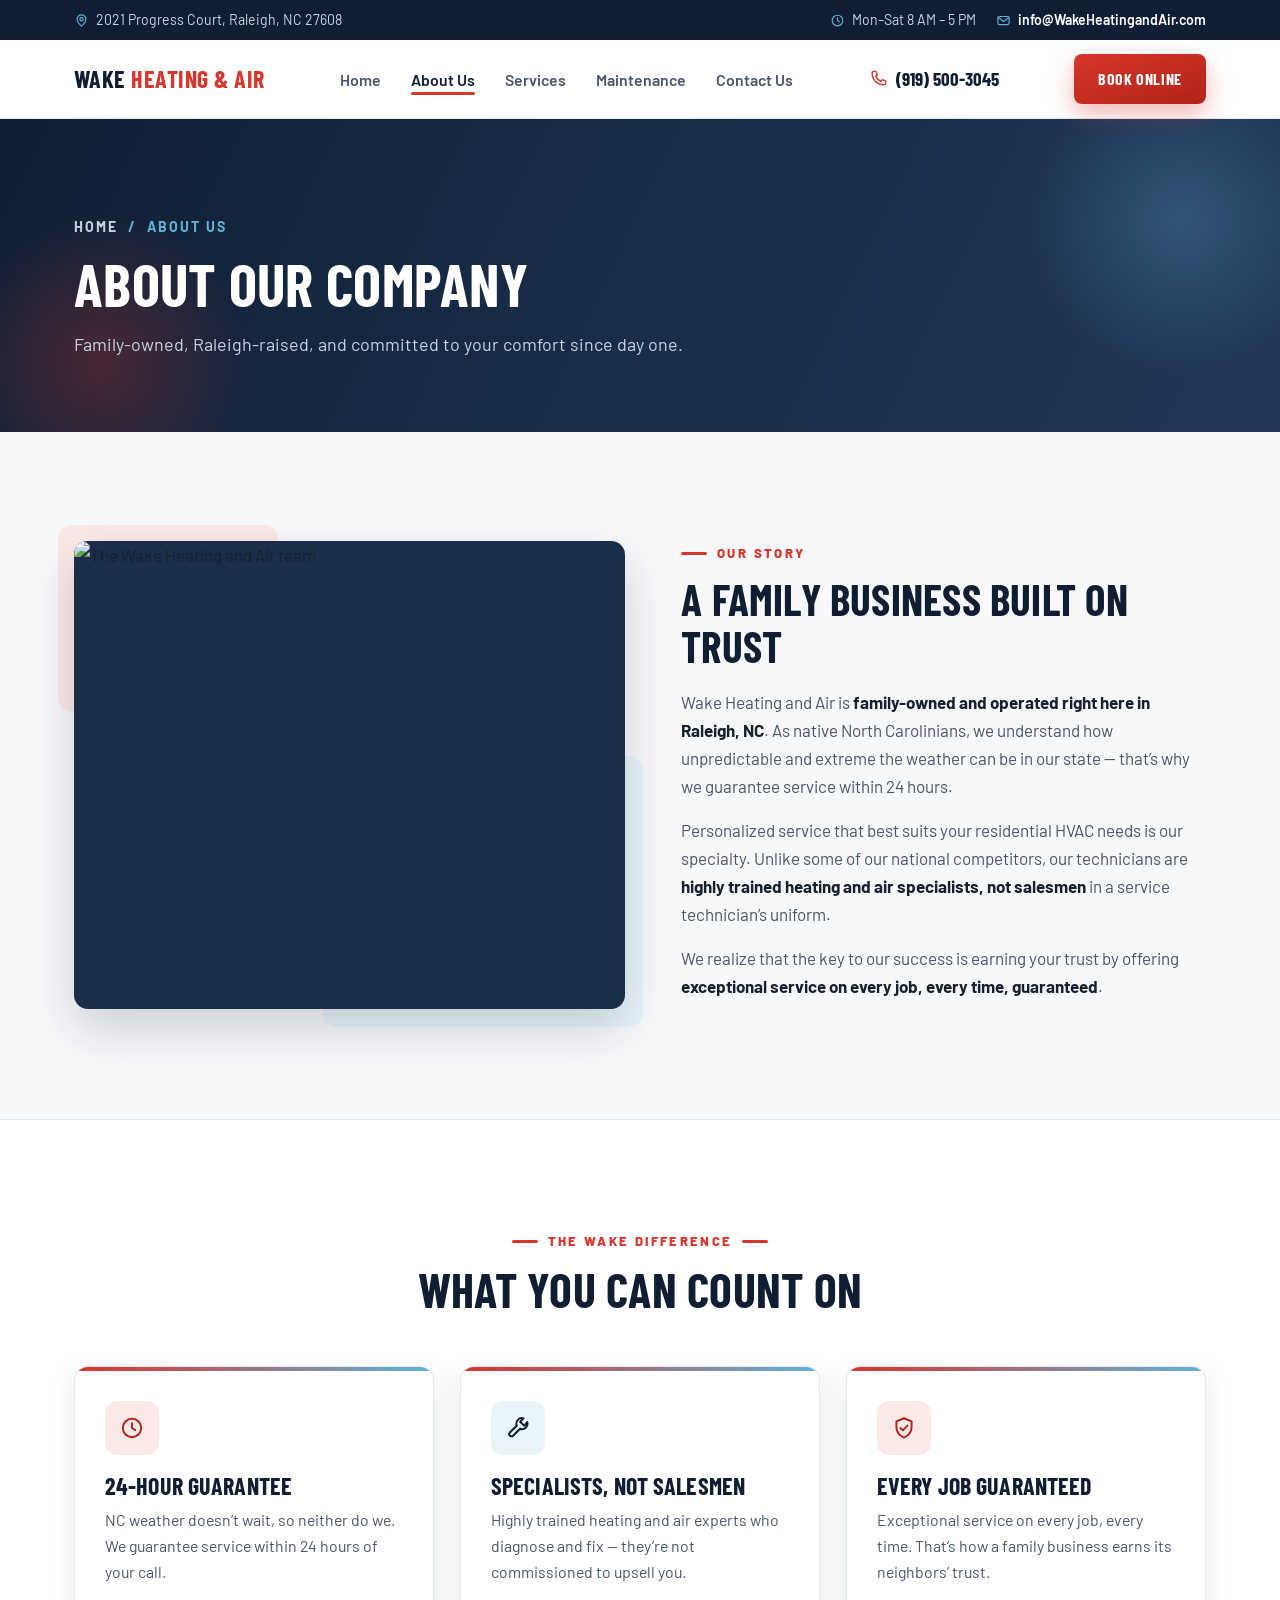
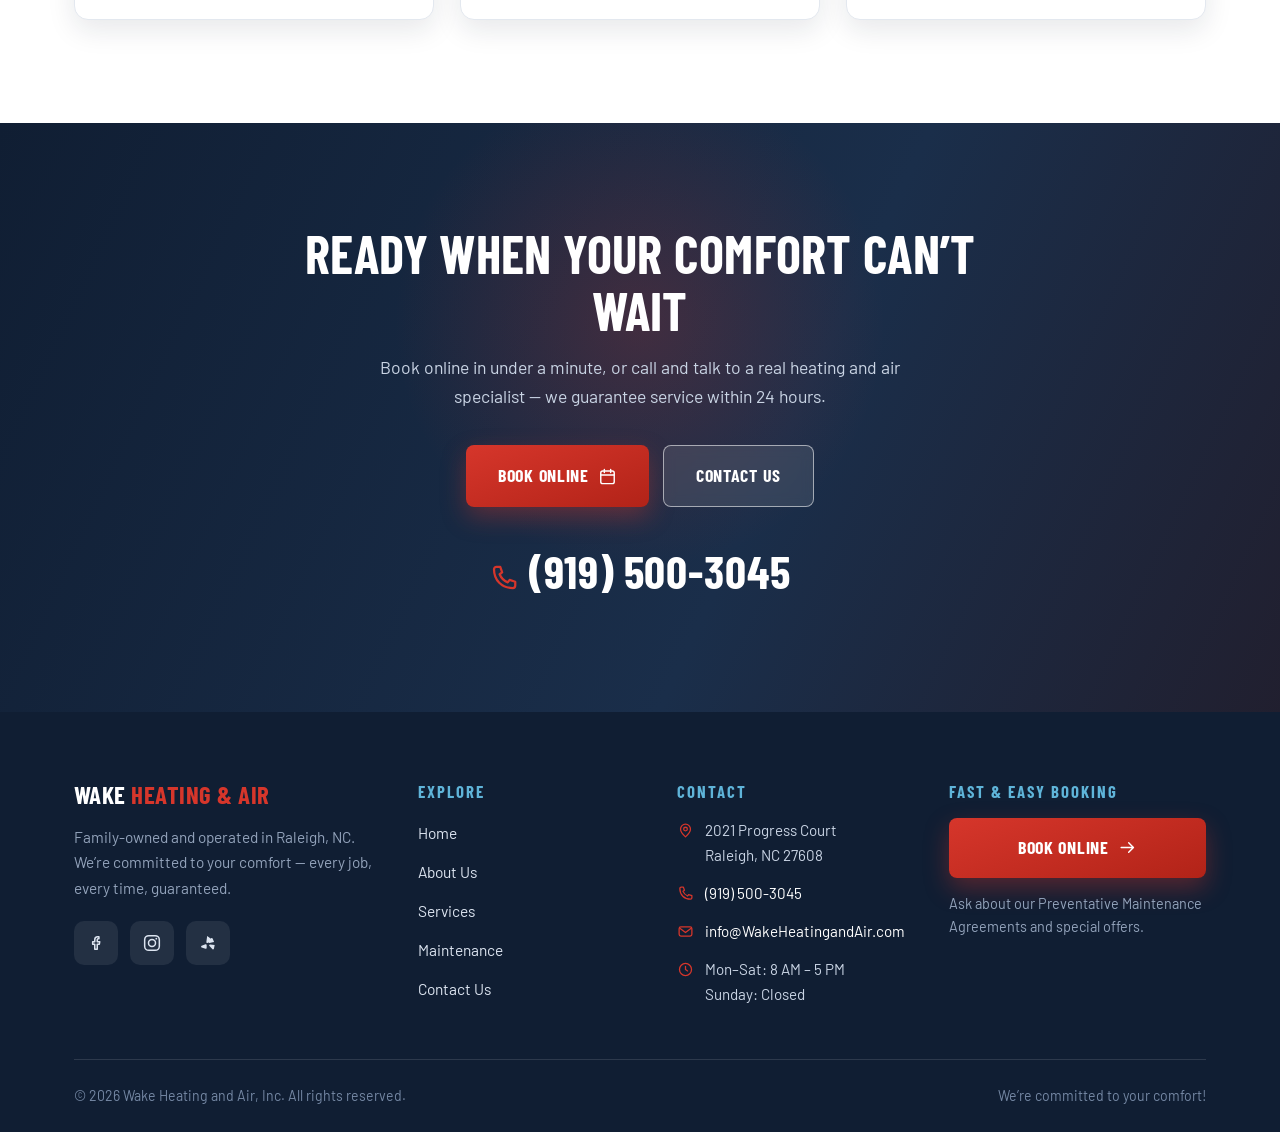
==== about.html @ bdd098dd "Add about.html" ====
<!DOCTYPE html>
<html lang="en">
<head>
<meta charset="UTF-8">
<meta name="viewport" content="width=device-width, initial-scale=1.0">
<title>About Us | Wake Heating and Air, Inc. - Raleigh, NC</title>
<meta name="description" content="Wake Heating and Air is family-owned and operated in Raleigh, NC. Highly trained HVAC specialists — not salesmen — with a 24-hour service guarantee.">
<link rel="icon" href="data:image/svg+xml,%3Csvg xmlns='http://www.w3.org/2000/svg' viewBox='0 0 24 24'%3E%3Cpath fill='%23D6362B' d='M12 3s5.5 4.8 5.5 10a5.5 5.5 0 0 1-11 0c0-2 1-3.8 2.2-5.2C9.2 9.6 10 11 10 11c.3-3.2 1-6 2-8Z'/%3E%3C/svg%3E">
<link rel="preconnect" href="https://fonts.googleapis.com">
<link rel="preconnect" href="https://fonts.gstatic.com" crossorigin>
<link href="https://fonts.googleapis.com/css2?family=Barlow+Condensed:wght@600;700&family=Barlow:ital,wght@0,400;0,600;0,700;1,400&display=swap" rel="stylesheet">
<link rel="stylesheet" href="styles.css">
<noscript><style>.reveal{opacity:1;transform:none}</style></noscript>
</head>
<body>
<svg style="display:none" xmlns="http://www.w3.org/2000/svg" aria-hidden="true">
  <symbol id="i-phone" viewBox="0 0 24 24"><path d="M6 3h3l1.5 4.5L8.5 9a12 12 0 0 0 6.5 6.5l1.5-2L21 15v3a2 2 0 0 1-2 2C10.2 20 4 13.8 4 5a2 2 0 0 1 2-2Z"/></symbol>
  <symbol id="i-mail" viewBox="0 0 24 24"><rect x="3" y="5.5" width="18" height="13" rx="2.5"/><path d="m4 7.5 8 6 8-6"/></symbol>
  <symbol id="i-pin" viewBox="0 0 24 24"><path d="M12 21s7-6.1 7-11a7 7 0 1 0-14 0c0 4.9 7 11 7 11Z"/><circle cx="12" cy="10" r="2.6"/></symbol>
  <symbol id="i-clock" viewBox="0 0 24 24"><circle cx="12" cy="12" r="8.5"/><path d="M12 7.5V12l3 2"/></symbol>
  <symbol id="i-menu" viewBox="0 0 24 24"><path d="M4 7h16M4 12h16M4 17h16"/></symbol>
  <symbol id="i-close" viewBox="0 0 24 24"><path d="M6 6l12 12M18 6 6 18"/></symbol>
  <symbol id="i-arrow" viewBox="0 0 24 24"><path d="M4 12h15M13.5 6l6 6-6 6"/></symbol>
  <symbol id="i-check" viewBox="0 0 24 24"><path d="M4.5 12.5 10 18 19.5 7"/></symbol>
  <symbol id="i-flame" viewBox="0 0 24 24"><path d="M12 3s5.5 4.8 5.5 10a5.5 5.5 0 0 1-11 0c0-2 1-3.8 2.2-5.2C9.2 9.6 10 11 10 11c.3-3.2 1-6 2-8Z"/><path d="M12 20a3 3 0 0 0 3-3c0-1.8-1.6-3.4-3-4.6-1.4 1.2-3 2.8-3 4.6a3 3 0 0 0 3 3Z"/></symbol>
  <symbol id="i-snow" viewBox="0 0 24 24"><path d="M12 3v18M4.2 7.5l15.6 9M4.2 16.5l15.6-9M12 3l-2.2 2.2M12 3l2.2 2.2M12 21l-2.2-2.2M12 21l2.2-2.2M4.2 7.5 5 10.4M4.2 7.5l3-.8M19.8 16.5 19 13.6M19.8 16.5l-3 .8M4.2 16.5 5 13.6M4.2 16.5l3 .8M19.8 7.5 19 10.4M19.8 7.5l-3-.8"/></symbol>
  <symbol id="i-fan" viewBox="0 0 24 24"><circle cx="12" cy="12" r="2.2"/><path d="M12 9.8c-.5-3 .8-5.6 3.4-6.3 2-.5 3.4 1 2.8 2.9-.6 2.1-3.2 3.4-6.2 3.4ZM14.2 12c3-.5 5.6.8 6.3 3.4.5 2-1 3.4-2.9 2.8-2.1-.6-3.4-3.2-3.4-6.2ZM12 14.2c.5 3-.8 5.6-3.4 6.3-2 .5-3.4-1-2.8-2.9.6-2.1 3.2-3.4 6.2-3.4ZM9.8 12c-3 .5-5.6-.8-6.3-3.4-.5-2 1-3.4 2.9-2.8C8.5 6.4 9.8 9 9.8 12Z"/></symbol>
  <symbol id="i-wrench" viewBox="0 0 24 24"><path d="M20.5 6.5a5 5 0 0 1-6.6 6.2L7.5 19.1a2.1 2.1 0 0 1-3-3l6.4-6.4a5 5 0 0 1 6.2-6.6L14 6.2l3.8 3.8 2.7-3.5Z"/></symbol>
  <symbol id="i-shield" viewBox="0 0 24 24"><path d="M12 3 5 5.8v5.4c0 4.4 2.9 7.6 7 9.8 4.1-2.2 7-5.4 7-9.8V5.8L12 3Z"/><path d="m8.8 12 2.2 2.2 4.2-4.4"/></symbol>
  <symbol id="i-home" viewBox="0 0 24 24"><path d="m4 11 8-7 8 7"/><path d="M6 9.5V20h12V9.5"/><path d="M10 20v-6h4v6"/></symbol>
  <symbol id="i-gauge" viewBox="0 0 24 24"><path d="M5 19a9 9 0 1 1 14 0"/><path d="M12 14 16 8"/><circle cx="12" cy="15" r="1.6"/></symbol>
  <symbol id="i-wifi" viewBox="0 0 24 24"><path d="M3 9.5C8 4.8 16 4.8 21 9.5M6 13c3.5-3.2 8.5-3.2 12 0M9 16.3c1.8-1.6 4.2-1.6 6 0"/><circle cx="12" cy="19" r="1.3" fill="currentColor" stroke="none"/></symbol>
  <symbol id="i-drop" viewBox="0 0 24 24"><path d="M12 3s6.5 7 6.5 11.5a6.5 6.5 0 0 1-13 0C5.5 10 12 3 12 3Z"/><path d="M9 14.5a3 3 0 0 0 2 2.8"/></symbol>
  <symbol id="i-bolt" viewBox="0 0 24 24"><path d="M13 3 5 13.5h5L10.5 21 19 10.5h-5L13 3Z"/></symbol>
  <symbol id="i-cal" viewBox="0 0 24 24"><rect x="3.5" y="5" width="17" height="16" rx="2.5"/><path d="M3.5 10h17M8 3v4M16 3v4"/></symbol>
  <symbol id="i-star" viewBox="0 0 24 24"><path d="M12 2.5l2.9 6 6.6.9-4.8 4.6 1.2 6.5L12 17.4l-5.9 3.1 1.2-6.5L2.5 9.4l6.6-.9 2.9-6Z"/></symbol>
  <symbol id="i-doc" viewBox="0 0 24 24"><path d="M7 3h7l4 4v14H7V3Z"/><path d="M14 3v4h4M10 12h5M10 16h5"/></symbol>
  <symbol id="i-facebook" viewBox="0 0 24 24"><path d="M15.5 4.5H14a3.5 3.5 0 0 0-3.5 3.5v2.5H8v3h2.5v6h3v-6H16l.5-3h-3V8a1 1 0 0 1 1-1h1v-2.5Z"/></symbol>
  <symbol id="i-instagram" viewBox="0 0 24 24"><rect x="3.2" y="3.2" width="17.6" height="17.6" rx="5"/><circle cx="12" cy="12" r="4.2"/><circle cx="17.2" cy="6.8" r="1.1" fill="currentColor" stroke="none"/></symbol>
  <symbol id="i-yelp" viewBox="0 0 24 24"><path d="M11 3.5 10 11c-.1.8.7 1.4 1.4 1L18 8.6 11 3.5ZM9 13.5l-4.6 1.9c-.9.4-.9 1.7 0 2l4.6 1.6c.7.2 1.4-.3 1.4-1v-3.2c0-.9-.7-1.5-1.4-1.3ZM13.5 15.2l3.6 4.1c.6.7 1.8.4 2-.5l.9-4.4-5.4-.6c-.9-.1-1.5.8-1.1 1.4ZM13.8 12.1l5.5-1.2-1.6-4.1c-.4-.9-1.6-1-2.1-.2l-2.6 4c-.4.7.1 1.6.8 1.5Z"/></symbol>
</svg>

<!-- ============ TOPBAR + HEADER ============ -->
<div class="topbar">
  <div class="wrap">
    <span class="topbar-item"><svg class="icon" aria-hidden="true"><use href="#i-pin"/></svg>2021 Progress Court, Raleigh, NC 27608</span>
    <div class="topbar-right">
      <span class="topbar-item"><svg class="icon" aria-hidden="true"><use href="#i-clock"/></svg>Mon&ndash;Sat 8 AM &ndash; 5 PM</span>
      <a class="topbar-item" href="mailto:info@wakeheatingandair.com"><svg class="icon" aria-hidden="true"><use href="#i-mail"/></svg>info@WakeHeatingandAir.com</a>
    </div>
  </div>
</div>
<header class="site" id="site-header">
  <div class="wrap nav">
    <a class="brand" href="index.html" aria-label="Wake Heating and Air — home">
      <img class="brand-logo" src="https://lirp.cdn-website.com/e6c4f5fa/import/base/dms3rep/multi/opt/WAKE_NO_NUMBER_PRINT-01-163w.png" alt="Wake Heating and Air, Inc." onerror="this.style.display='none';this.nextElementSibling.style.display='inline'">
      <span class="brand-name" style="display:none">Wake <em>Heating &amp; Air</em></span>
    </a>
    <nav aria-label="Main">
      <ul class="nav-links">
        <li><a href="index.html">Home</a></li>
        <li><a href="about.html" class="active">About Us</a></li>
        <li><a href="services.html">Services</a></li>
        <li><a href="maintenance.html">Maintenance</a></li>
        <li><a href="contact.html">Contact Us</a></li>
      </ul>
    </nav>
    <a class="nav-phone" href="tel:+19195003045"><svg class="icon" aria-hidden="true"><use href="#i-phone"/></svg><span>(919) 500-3045</span></a>
    <a class="btn btn-red nav-cta" href="https://book.housecallpro.com/book/Wake-Heating-and-Air/8db1d102d8624caaa78bf9d1e81c1659?v2=true" target="_blank" rel="noopener">Book Online</a>
    <button class="nav-toggle" id="nav-toggle" aria-expanded="false" aria-controls="mobile-menu" aria-label="Open menu">
      <svg class="icon" id="icon-open" aria-hidden="true"><use href="#i-menu"/></svg>
      <svg class="icon" id="icon-close" style="display:none" aria-hidden="true"><use href="#i-close"/></svg>
    </button>
  </div>
</header>
<div class="mobile-menu" id="mobile-menu">
  <a href="index.html">Home</a>
  <a href="about.html">About Us</a>
  <a href="services.html">Services</a>
  <a href="maintenance.html">Maintenance</a>
  <a href="contact.html">Contact Us</a>
  <a class="btn btn-red" href="https://book.housecallpro.com/book/Wake-Heating-and-Air/8db1d102d8624caaa78bf9d1e81c1659?v2=true" target="_blank" rel="noopener">Book Online</a>
</div>

<main>
<section class="page-hero">
  <div class="wrap">
    <p class="crumb"><a href="index.html">Home</a> &nbsp;/&nbsp; About Us</p>
    <h1>About Our Company</h1>
    <p class="lead">Family-owned, Raleigh-raised, and committed to your comfort since day one.</p>
  </div>
</section>

<section>
  <div class="wrap feature-grid">
    <div class="feature-media reveal">
      <div class="accent" aria-hidden="true"></div>
      <div class="accent-2" aria-hidden="true"></div>
      <div class="frame">
        <img src="https://irp-cdn.multiscreensite.com/e6c4f5fa/og5RpWH6TN6KeVT3TOiZ_thumbnail_SLR%20High%20Res%20color.jpg" alt="The Wake Heating and Air team" loading="lazy">
      </div>
    </div>
    <div class="feature-copy reveal" style="--d:.12s">
      <span class="eyebrow">Our story</span>
      <h2>A family business built on trust</h2>
      <p>Wake Heating and Air is <strong>family-owned and operated right here in Raleigh, NC</strong>. As native North Carolinians, we understand how unpredictable and extreme the weather can be in our state &mdash; that&rsquo;s why we guarantee service within 24 hours.</p>
      <p>Personalized service that best suits your residential HVAC needs is our specialty. Unlike some of our national competitors, our technicians are <strong>highly trained heating and air specialists, not salesmen</strong> in a service technician&rsquo;s uniform.</p>
      <p>We realize that the key to our success is earning your trust by offering <strong>exceptional service on every job, every time, guaranteed</strong>.</p>
    </div>
  </div>
</section>

<section style="background:#fff;border-top:1px solid var(--line)">
  <div class="wrap">
    <div class="sec-head reveal">
      <span class="eyebrow">The Wake difference</span>
      <h2>What you can count on</h2>
    </div>
    <div class="grid-3">
      <div class="card reveal">
        <div class="badge badge--hot"><svg class="icon" aria-hidden="true"><use href="#i-clock"/></svg></div>
        <h3>24-Hour Guarantee</h3>
        <p>NC weather doesn&rsquo;t wait, so neither do we. We guarantee service within 24 hours of your call.</p>
      </div>
      <div class="card reveal" style="--d:.08s">
        <div class="badge"><svg class="icon" aria-hidden="true"><use href="#i-wrench"/></svg></div>
        <h3>Specialists, Not Salesmen</h3>
        <p>Highly trained heating and air experts who diagnose and fix &mdash; they&rsquo;re not commissioned to upsell you.</p>
      </div>
      <div class="card reveal" style="--d:.16s">
        <div class="badge badge--hot"><svg class="icon" aria-hidden="true"><use href="#i-shield"/></svg></div>
        <h3>Every Job Guaranteed</h3>
        <p>Exceptional service on every job, every time. That&rsquo;s how a family business earns its neighbors&rsquo; trust.</p>
      </div>
    </div>
  </div>
</section>

<!-- ============ CTA ============ -->
<section class="cta-band">
  <div class="wrap reveal">
    <h2>Ready when your comfort can&rsquo;t wait</h2>
    <p>Book online in under a minute, or call and talk to a real heating and air specialist &mdash; we guarantee service within 24 hours.</p>
    <div class="hero-actions">
      <a class="btn btn-red" href="https://book.housecallpro.com/book/Wake-Heating-and-Air/8db1d102d8624caaa78bf9d1e81c1659?v2=true" target="_blank" rel="noopener">Book Online <svg class="icon" aria-hidden="true"><use href="#i-cal"/></svg></a>
      <a class="btn btn-ghost" href="contact.html">Contact Us</a>
    </div>
    <a class="cta-phone" href="tel:+19195003045"><svg class="icon" aria-hidden="true"><use href="#i-phone"/></svg>(919) 500-3045</a>
  </div>
</section>
</main>

<!-- ============ FOOTER ============ -->
<footer>
  <div class="wrap">
    <div class="foot-grid">
      <div class="foot-brand">
        <span class="brand-name">Wake <em>Heating &amp; Air</em></span>
        <p>Family-owned and operated in Raleigh, NC. We&rsquo;re committed to your comfort &mdash; every job, every time, guaranteed.</p>
        <div class="socials">
          <a class="soc" href="https://www.facebook.com/wakeheatingandair/" target="_blank" rel="noopener" aria-label="Facebook"><svg class="icon" aria-hidden="true"><use href="#i-facebook"/></svg></a>
          <a class="soc" href="https://instagram.com/wakeheatingandair" target="_blank" rel="noopener" aria-label="Instagram"><svg class="icon" aria-hidden="true"><use href="#i-instagram"/></svg></a>
          <a class="soc" href="https://yelp.com/biz/wake-heating-and-air-raleigh-2" target="_blank" rel="noopener" aria-label="Yelp"><svg class="icon filled" aria-hidden="true"><use href="#i-yelp"/></svg></a>
        </div>
      </div>
      <div>
        <h4>Explore</h4>
        <ul class="foot-links">
          <li><a href="index.html">Home</a></li>
          <li><a href="about.html">About Us</a></li>
          <li><a href="services.html">Services</a></li>
          <li><a href="maintenance.html">Maintenance</a></li>
          <li><a href="contact.html">Contact Us</a></li>
        </ul>
      </div>
      <div>
        <h4>Contact</h4>
        <ul class="foot-info">
          <li><svg class="icon" aria-hidden="true"><use href="#i-pin"/></svg><span>2021 Progress Court<br>Raleigh, NC 27608</span></li>
          <li><svg class="icon" aria-hidden="true"><use href="#i-phone"/></svg><a href="tel:+19195003045">(919) 500-3045</a></li>
          <li><svg class="icon" aria-hidden="true"><use href="#i-mail"/></svg><a href="mailto:info@wakeheatingandair.com">info@WakeHeatingandAir.com</a></li>
          <li><svg class="icon" aria-hidden="true"><use href="#i-clock"/></svg><span>Mon&ndash;Sat: 8 AM &ndash; 5 PM<br>Sunday: Closed</span></li>
        </ul>
      </div>
      <div class="foot-book">
        <h4>Fast &amp; Easy Booking</h4>
        <a class="btn btn-red" href="https://book.housecallpro.com/book/Wake-Heating-and-Air/8db1d102d8624caaa78bf9d1e81c1659?v2=true" target="_blank" rel="noopener">Book Online <svg class="icon" aria-hidden="true"><use href="#i-arrow"/></svg></a>
        <p>Ask about our Preventative Maintenance Agreements and special offers.</p>
      </div>
    </div>
    <div class="foot-bottom">
      <span>&copy; 2026 Wake Heating and Air, Inc. All rights reserved.</span>
      <span>We&rsquo;re committed to your comfort!</span>
    </div>
  </div>
</footer>

<script>
(function(){
  var h=document.getElementById('site-header');
  addEventListener('scroll',function(){h.classList.toggle('scrolled',scrollY>8)},{passive:true});
  var t=document.getElementById('nav-toggle'),m=document.getElementById('mobile-menu'),
      io=document.getElementById('icon-open'),ic=document.getElementById('icon-close');
  t.addEventListener('click',function(){
    var open=m.classList.toggle('open');
    t.setAttribute('aria-expanded',open);
    io.style.display=open?'none':'block';ic.style.display=open?'block':'none';
  });
  m.querySelectorAll('a').forEach(function(a){a.addEventListener('click',function(){
    m.classList.remove('open');t.setAttribute('aria-expanded','false');
    io.style.display='block';ic.style.display='none';
  })});
  if('IntersectionObserver' in window){
    var ob=new IntersectionObserver(function(es){es.forEach(function(e){
      if(e.isIntersecting){e.target.classList.add('in');ob.unobserve(e.target)}
    })},{threshold:.12});
    document.querySelectorAll('.reveal').forEach(function(el){ob.observe(el)});
  }else{document.querySelectorAll('.reveal').forEach(function(el){el.classList.add('in')})}
})();
</script>
</body>
</html>
---- styles.css ----
/* ============================================================
   WAKE HEATING AND AIR — site redesign
   Bold, energetic, trade-pro. Red heat, navy trust, ice cool.
   ============================================================ */
:root{
  --navy:#101E33;
  --navy-2:#1A2E4A;
  --navy-soft:#22375A;
  --red:#D6362B;
  --red-deep:#B22318;
  --ice:#5FB4D9;
  --ice-soft:#E8F4FA;
  --bg:#F7F8FA;
  --card:#FFFFFF;
  --ink:#16202E;
  --ink-2:#4A5568;
  --muted:#7A8699;
  --line:#E3E8EF;
  --shadow:0 10px 28px rgba(16,30,51,.10);
  --shadow-lg:0 20px 48px rgba(16,30,51,.18);
  --radius:14px;
  --font-head:"Barlow Condensed","Arial Narrow",sans-serif;
  --font-body:"Barlow",-apple-system,"Segoe UI",sans-serif;
}
*{margin:0;padding:0;box-sizing:border-box}
html{scroll-behavior:smooth}
body{
  font-family:var(--font-body);background:var(--bg);color:var(--ink);
  line-height:1.65;font-size:17px;-webkit-font-smoothing:antialiased;overflow-x:hidden;
}
img{max-width:100%;display:block}
a{color:var(--red-deep);text-decoration:none}
a:focus-visible,button:focus-visible{outline:3px solid var(--red);outline-offset:3px;border-radius:4px}
h1,h2,h3,h4{font-family:var(--font-head);font-weight:700;line-height:1.08;color:var(--navy);letter-spacing:.005em}
.wrap{max-width:1180px;margin:0 auto;padding:0 24px}
section{padding:clamp(64px,8vw,104px) 0;position:relative}

/* ---------- icons ---------- */
.icon{width:22px;height:22px;stroke:currentColor;fill:none;stroke-width:1.8;stroke-linecap:round;stroke-linejoin:round;flex-shrink:0}
.icon.filled{fill:currentColor;stroke:none}

/* ---------- buttons ---------- */
.btn{
  display:inline-flex;align-items:center;justify-content:center;gap:9px;
  font-family:var(--font-head);font-weight:700;font-size:1.12rem;letter-spacing:.04em;
  text-transform:uppercase;padding:15px 32px;border-radius:8px;border:none;cursor:pointer;
  transition:transform .22s ease,box-shadow .22s ease,background .22s ease;text-decoration:none;
}
.btn .icon{width:19px;height:19px}
.btn-red{background:linear-gradient(160deg,var(--red) 0%,var(--red-deep) 100%);color:#fff;box-shadow:0 10px 24px rgba(214,54,43,.35)}
.btn-red:hover{transform:translateY(-2px);box-shadow:0 16px 32px rgba(214,54,43,.45)}
.btn-navy{background:var(--navy);color:#fff;box-shadow:0 10px 24px rgba(16,30,51,.28)}
.btn-navy:hover{transform:translateY(-2px);background:var(--navy-2)}
.btn-ghost{background:rgba(255,255,255,.1);color:#fff;border:1.5px solid rgba(255,255,255,.55);backdrop-filter:blur(6px)}
.btn-ghost:hover{transform:translateY(-2px);background:rgba(255,255,255,.2)}
.btn-line{background:#fff;color:var(--navy);border:2px solid var(--navy)}
.btn-line:hover{transform:translateY(-2px);background:var(--navy);color:#fff}
.link-arrow{font-weight:700;color:var(--red-deep);display:inline-flex;align-items:center;gap:7px}
.link-arrow .icon{width:16px;height:16px;transition:transform .25s ease}
.link-arrow:hover .icon{transform:translateX(4px)}

/* ---------- topbar + header ---------- */
.topbar{background:var(--navy);color:#C9D4E4;font-size:.88rem}
.topbar .wrap{display:flex;align-items:center;justify-content:space-between;gap:18px;min-height:40px;flex-wrap:wrap}
.topbar a{color:#fff;font-weight:600}
.topbar-item{display:inline-flex;align-items:center;gap:7px}
.topbar-item .icon{width:15px;height:15px;color:var(--ice)}
.topbar-right{display:flex;gap:20px;align-items:center}
header.site{
  position:sticky;top:0;z-index:100;background:rgba(255,255,255,.96);
  backdrop-filter:blur(10px);-webkit-backdrop-filter:blur(10px);
  border-bottom:1px solid var(--line);transition:box-shadow .3s ease;
}
header.site.scrolled{box-shadow:0 6px 24px rgba(16,30,51,.10)}
.nav{display:flex;align-items:center;justify-content:space-between;height:78px;gap:20px}
.brand{display:flex;align-items:center;gap:12px;text-decoration:none}
.brand-logo{height:48px;width:auto;display:block}
.brand-name{font-family:var(--font-head);font-weight:700;font-size:1.5rem;color:var(--navy);line-height:1;text-transform:uppercase;letter-spacing:.02em}
.brand-name em{font-style:normal;color:var(--red)}
.nav-links{display:flex;align-items:center;gap:30px;list-style:none}
.nav-links a{color:var(--ink-2);font-weight:600;font-size:.99rem;transition:color .2s;position:relative;padding:6px 0}
.nav-links a::after{content:"";position:absolute;left:0;right:100%;bottom:0;height:3px;border-radius:3px;background:var(--red);transition:right .25s ease}
.nav-links a:hover{color:var(--navy)}
.nav-links a:hover::after,.nav-links a.active::after{right:0}
.nav-links a.active{color:var(--navy)}
.nav-cta{padding:12px 24px;font-size:1rem}
.nav-phone{display:inline-flex;align-items:center;gap:8px;font-family:var(--font-head);font-weight:700;font-size:1.18rem;color:var(--navy);white-space:nowrap}
.nav-phone .icon{width:19px;height:19px;color:var(--red)}
.nav-toggle{display:none;background:none;border:none;cursor:pointer;color:var(--navy);padding:8px}
.nav-toggle .icon{width:27px;height:27px}
.mobile-menu{
  display:none;position:fixed;top:0;left:0;right:0;z-index:99;
  background:rgba(255,255,255,.99);border-bottom:1px solid var(--line);
  padding:140px 24px 28px;box-shadow:0 24px 44px rgba(16,30,51,.14);
}
.mobile-menu.open{display:block}
.mobile-menu a{display:block;padding:14px 6px;font-weight:700;color:var(--navy);border-bottom:1px solid var(--line);font-size:1.08rem}
.mobile-menu a.btn{border-bottom:none;margin-top:14px;width:100%;color:#fff}

/* ---------- shared section head ---------- */
.eyebrow{
  display:inline-flex;align-items:center;gap:10px;font-weight:800;font-size:.82rem;
  letter-spacing:.18em;text-transform:uppercase;color:var(--red);margin-bottom:12px;
}
.eyebrow::before{content:"";width:26px;height:3px;border-radius:3px;background:var(--red)}
.sec-head{max-width:680px;margin:0 auto 50px;text-align:center}
.sec-head .eyebrow{justify-content:center}
.sec-head .eyebrow::after{content:"";width:26px;height:3px;border-radius:3px;background:var(--red)}
.sec-head h2{font-size:clamp(2.1rem,4vw,3rem);margin-bottom:12px;text-transform:uppercase}
.sec-head p{color:var(--ink-2);font-size:1.06rem}

/* ---------- page hero (inner pages) ---------- */
.page-hero{
  position:relative;padding:96px 0 72px;color:#fff;overflow:hidden;
  background:linear-gradient(115deg,var(--navy) 0%,var(--navy-2) 55%,var(--navy-soft) 100%);
}
.page-hero::before{
  content:"";position:absolute;top:-70px;right:-70px;width:340px;height:340px;border-radius:50%;
  background:radial-gradient(circle,rgba(95,180,217,.25),transparent 65%);
}
.page-hero::after{
  content:"";position:absolute;bottom:-90px;left:-60px;width:320px;height:320px;border-radius:50%;
  background:radial-gradient(circle,rgba(214,54,43,.28),transparent 65%);
}
.page-hero .wrap{position:relative;z-index:2}
.page-hero .crumb{font-size:.88rem;font-weight:700;letter-spacing:.14em;text-transform:uppercase;color:var(--ice);margin-bottom:14px}
.page-hero .crumb a{color:#C9D4E4}
.page-hero h1{color:#fff;font-size:clamp(2.5rem,5vw,3.7rem);text-transform:uppercase;max-width:760px}
.page-hero p.lead{color:#C9D4E4;max-width:620px;margin-top:14px;font-size:1.12rem}

/* ---------- home hero ---------- */
.hero{
  position:relative;min-height:92vh;display:flex;align-items:center;
  overflow:hidden;background:var(--navy);padding:0;
}
.hero-bg{position:absolute;inset:0;width:100%;height:100%;object-fit:cover;object-position:center 38%}
.hero-veil{
  position:absolute;inset:0;pointer-events:none;
  background:
    linear-gradient(100deg,rgba(13,23,40,.92) 0%,rgba(13,23,40,.78) 34%,rgba(13,23,40,.35) 66%,rgba(13,23,40,.15) 100%),
    linear-gradient(to top,rgba(13,23,40,.85) 0%,rgba(13,23,40,.15) 40%,rgba(13,23,40,0) 70%);
}
.hero-inner{position:relative;z-index:2;width:100%;padding:150px 0 110px}
.hero-kicker{
  display:inline-flex;align-items:center;gap:10px;font-weight:800;font-size:.84rem;
  letter-spacing:.2em;text-transform:uppercase;color:var(--ice);margin-bottom:20px;
}
.hero-kicker::before{content:"";width:34px;height:3px;border-radius:3px;background:var(--red)}
.hero h1{
  font-size:clamp(2.9rem,6.2vw,5rem);color:#fff;max-width:800px;
  text-transform:uppercase;margin-bottom:20px;
}
.hero h1 em{font-style:normal;color:#FF6A5C}
.hero-sub{max-width:560px;color:#C9D4E4;font-size:1.16rem;margin-bottom:36px}
.hero-actions{display:flex;gap:14px;flex-wrap:wrap;margin-bottom:26px}
.hero-note{font-size:.95rem;color:#93A3BB}
.hero-note a{color:#fff;font-weight:700}
.hero-badges{display:flex;gap:12px;flex-wrap:wrap;margin-top:44px}
.hero-badge{
  display:inline-flex;align-items:center;gap:9px;padding:10px 18px;border-radius:999px;
  background:rgba(255,255,255,.09);border:1px solid rgba(255,255,255,.18);
  color:#E7EDF6;font-weight:600;font-size:.92rem;backdrop-filter:blur(6px);
}
.hero-badge .icon{width:17px;height:17px;color:var(--ice)}

/* ---------- trust strip ---------- */
.strip{background:var(--red);padding:0}
.strip-grid{display:grid;grid-template-columns:repeat(4,1fr)}
.strip-item{
  display:flex;align-items:center;gap:13px;justify-content:center;
  padding:22px 16px;color:#fff;font-weight:700;font-size:.98rem;line-height:1.3;
}
.strip-item+.strip-item{border-left:1px solid rgba(255,255,255,.22)}
.strip-item .icon{width:26px;height:26px;opacity:.9}

/* ---------- cards ---------- */
.card{
  background:var(--card);border-radius:var(--radius);box-shadow:var(--shadow);
  border:1px solid var(--line);padding:34px 30px;position:relative;overflow:hidden;
  transition:transform .3s ease,box-shadow .3s ease;
}
.card:hover{transform:translateY(-5px);box-shadow:var(--shadow-lg)}
.card::before{content:"";position:absolute;top:0;left:0;right:0;height:4px;background:linear-gradient(90deg,var(--red),var(--ice))}
.badge{
  width:54px;height:54px;border-radius:12px;display:grid;place-items:center;flex-shrink:0;
  background:var(--ice-soft);color:var(--navy);margin-bottom:18px;
}
.badge .icon{width:26px;height:26px}
.badge--hot{background:#FBE9E7;color:var(--red-deep)}
.card h3{font-size:1.5rem;text-transform:uppercase;margin-bottom:8px}
.card p{color:var(--ink-2);font-size:.99rem}
.card .link-arrow{margin-top:16px;font-size:.95rem}
.grid-3{display:grid;grid-template-columns:repeat(3,1fr);gap:26px}
.grid-2{display:grid;grid-template-columns:1fr 1fr;gap:26px}

/* ---------- split feature ---------- */
.feature-grid{display:grid;grid-template-columns:1.05fr 1fr;gap:56px;align-items:center}
.feature-media{position:relative}
.feature-media .frame{border-radius:var(--radius);overflow:hidden;box-shadow:var(--shadow-lg);aspect-ratio:4/3.4;background:var(--navy-2)}
.feature-media .frame img{width:100%;height:100%;object-fit:cover}
.feature-media .accent{position:absolute;z-index:-1;inset:auto -18px -18px auto;width:58%;height:58%;border-radius:var(--radius);background:var(--ice-soft)}
.feature-media .accent-2{position:absolute;z-index:-1;top:-16px;left:-16px;width:40%;height:40%;border-radius:var(--radius);background:#FBE9E7}
.feature-copy h2{font-size:clamp(2rem,3.6vw,2.7rem);text-transform:uppercase;margin-bottom:18px}
.feature-copy p{color:var(--ink-2);margin-bottom:16px}
.feature-copy p strong{color:var(--ink)}
.points{list-style:none;margin:24px 0 0;display:grid;gap:14px}
.points li{display:flex;gap:13px;align-items:flex-start;color:var(--ink-2)}
.points .icon{width:22px;height:22px;color:var(--red);margin-top:2px}
.points b{color:var(--ink)}

/* ---------- checklist columns (maintenance) ---------- */
.tune-grid{display:grid;grid-template-columns:1fr 1fr;gap:26px;align-items:start}
.tune-card{background:var(--card);border-radius:var(--radius);box-shadow:var(--shadow);border:1px solid var(--line);overflow:hidden}
.tune-head{display:flex;align-items:center;gap:15px;padding:26px 28px;color:#fff}
.tune-head--cool{background:linear-gradient(120deg,#1F5B77,#153C55)}
.tune-head--heat{background:linear-gradient(120deg,var(--red),var(--red-deep))}
.tune-head .badge{margin:0;background:rgba(255,255,255,.14);color:#fff;width:48px;height:48px}
.tune-head h3{color:#fff;font-size:1.45rem;text-transform:uppercase}
.tune-head span{display:block;font-family:var(--font-body);font-size:.85rem;font-weight:600;opacity:.85;letter-spacing:.06em;text-transform:uppercase}
.tune-list{list-style:none;padding:12px 28px 26px}
.tune-list li{display:flex;gap:12px;align-items:flex-start;padding:11px 0;border-bottom:1px solid var(--line);color:var(--ink-2);font-size:.97rem}
.tune-list li:last-child{border-bottom:none}
.tune-list .icon{width:19px;height:19px;color:var(--red);margin-top:4px}
.tune-card--cool .tune-list .icon{color:#1F5B77}

/* ---------- benefit chips ---------- */
.bene-grid{display:grid;grid-template-columns:repeat(3,1fr);gap:20px}
.bene{
  display:flex;gap:14px;align-items:center;background:var(--card);border:1px solid var(--line);
  border-radius:12px;padding:18px 20px;box-shadow:0 6px 18px rgba(16,30,51,.06);font-weight:600;color:var(--navy);
}
.bene .icon{width:24px;height:24px;color:var(--red)}

/* ---------- brands band ---------- */
.brands{background:#fff;border-top:1px solid var(--line);border-bottom:1px solid var(--line);padding:56px 0}
.brands img{margin:26px auto 0;border-radius:10px;box-shadow:var(--shadow)}
.brands .sec-head{margin-bottom:0}

/* ---------- big CTA band ---------- */
.cta-band{
  position:relative;overflow:hidden;color:#fff;text-align:center;
  background:linear-gradient(115deg,var(--navy) 0%,var(--navy-2) 60%,#26141B 130%);
}
.cta-band::before{
  content:"";position:absolute;top:-80px;left:50%;transform:translateX(-50%);
  width:560px;height:560px;border-radius:50%;
  background:radial-gradient(circle,rgba(214,54,43,.22),transparent 62%);
}
.cta-band .wrap{position:relative;z-index:2}
.cta-band h2{color:#fff;font-size:clamp(2.2rem,4.4vw,3.3rem);text-transform:uppercase;max-width:720px;margin:0 auto 14px}
.cta-band p{color:#C9D4E4;max-width:540px;margin:0 auto 34px;font-size:1.1rem}
.cta-band .hero-actions{justify-content:center;margin-bottom:0}
.cta-phone{
  display:block;font-family:var(--font-head);font-weight:700;font-size:clamp(2rem,4.5vw,2.9rem);
  color:#fff;margin:26px auto 0;letter-spacing:.02em;
}
.cta-phone:hover{color:#FF9C92}
.cta-phone .icon{width:30px;height:30px;color:var(--red);vertical-align:-4px;margin-right:10px}

/* ---------- contact page ---------- */
.contact-grid{display:grid;grid-template-columns:1fr 1.15fr;gap:44px;align-items:stretch}
.contact-cards{display:grid;gap:20px;align-content:start}
.ccard{
  background:var(--card);border-radius:12px;padding:24px 26px;box-shadow:var(--shadow);
  border:1px solid var(--line);display:flex;gap:17px;align-items:flex-start;
}
.ccard .badge{margin:0;width:48px;height:48px}
.ccard h3{font-size:1.2rem;text-transform:uppercase;margin-bottom:4px}
.ccard p{color:var(--ink-2);font-size:.97rem}
.ccard a{font-weight:700}
.hours{list-style:none;columns:1}
.hours li{display:flex;justify-content:space-between;gap:16px;padding:7px 0;border-bottom:1px dashed var(--line);font-size:.95rem;color:var(--ink-2)}
.hours li:last-child{border-bottom:none}
.hours b{color:var(--navy)}
.hours .closed{color:var(--red-deep);font-weight:700}
.contact-map{border-radius:var(--radius);overflow:hidden;box-shadow:var(--shadow-lg);min-height:420px;background:var(--ice-soft)}
.contact-map iframe{width:100%;height:100%;border:0;display:block;min-height:420px}

/* ---------- footer ---------- */
footer{background:var(--navy);color:#C9D4E4;padding:70px 0 0}
.foot-grid{display:grid;grid-template-columns:1.4fr 1fr 1fr 1.2fr;gap:44px;padding-bottom:52px}
.foot-brand .brand-name{color:#fff;font-size:1.55rem}
.foot-brand p{color:#93A3BB;font-size:.96rem;margin:14px 0 20px;max-width:300px}
footer h4{font-family:var(--font-head);font-size:1.05rem;letter-spacing:.12em;text-transform:uppercase;color:var(--ice);margin-bottom:18px}
.foot-links{list-style:none;display:grid;gap:11px}
.foot-links a{color:#DCE4F0;font-size:.97rem;transition:color .2s}
.foot-links a:hover{color:#FF9C92}
.foot-info{list-style:none;display:grid;gap:13px;font-size:.95rem}
.foot-info li{display:flex;gap:11px;align-items:flex-start}
.foot-info .icon{width:17px;height:17px;color:var(--red);margin-top:4px}
.foot-info a{color:#fff}
.socials{display:flex;gap:12px}
.soc{
  width:44px;height:44px;border-radius:10px;display:grid;place-items:center;
  background:rgba(255,255,255,.08);color:#DCE4F0;transition:all .25s ease;
}
.soc:hover{background:var(--red);color:#fff;transform:translateY(-3px)}
.soc .icon{width:20px;height:20px}
.foot-book .btn{width:100%;margin-bottom:14px}
.foot-book p{color:#93A3BB;font-size:.9rem}
.foot-bottom{
  border-top:1px solid rgba(255,255,255,.12);padding:24px 0;
  display:flex;justify-content:space-between;align-items:center;gap:14px;flex-wrap:wrap;
  color:#7487A3;font-size:.88rem;
}
.foot-bottom a{color:#C9D4E4}

/* ---------- reveal ---------- */
.reveal{opacity:0;transform:translateY(26px);transition:opacity .8s ease,transform .8s ease;transition-delay:var(--d,0s)}
.reveal.in{opacity:1;transform:none}
@media (prefers-reduced-motion:reduce){
  html{scroll-behavior:auto}
  .reveal{opacity:1;transform:none;transition:none}
}

/* ---------- responsive ---------- */
@media (max-width:1020px){
  .grid-3{grid-template-columns:1fr 1fr}
  .strip-grid{grid-template-columns:1fr 1fr}
  .strip-item:nth-child(3){border-left:none}
  .strip-item{justify-content:flex-start}
  .foot-grid{grid-template-columns:1fr 1fr}
  .bene-grid{grid-template-columns:1fr 1fr}
  .nav-phone span{display:none}
}
@media (max-width:880px){
  .topbar .wrap{justify-content:center}
  .topbar-right{display:none}
  .nav-links{display:none}
  .nav .nav-cta{display:none}
  .nav-toggle{display:block}
  .hero{min-height:84vh}
  .hero-inner{padding:120px 0 84px}
  .feature-grid{grid-template-columns:1fr;gap:44px}
  .feature-media{max-width:480px;margin:0 auto}
  .grid-2{grid-template-columns:1fr}
  .tune-grid{grid-template-columns:1fr}
  .contact-grid{grid-template-columns:1fr}
  .contact-map{min-height:340px}
}
@media (max-width:640px){
  body{font-size:16px}
  .hero-inner{padding:104px 0 72px}
  .hero-actions .btn{width:100%;max-width:360px}
  .grid-3{grid-template-columns:1fr}
  .bene-grid{grid-template-columns:1fr}
  .strip-grid{grid-template-columns:1fr}
  .strip-item{border-left:none;border-top:1px solid rgba(255,255,255,.22);justify-content:center}
  .strip-item:first-child{border-top:none}
  .cta-band .hero-actions .btn{width:100%;max-width:360px}
  .foot-grid{grid-template-columns:1fr;gap:36px}
  .foot-bottom{justify-content:center;text-align:center}
}
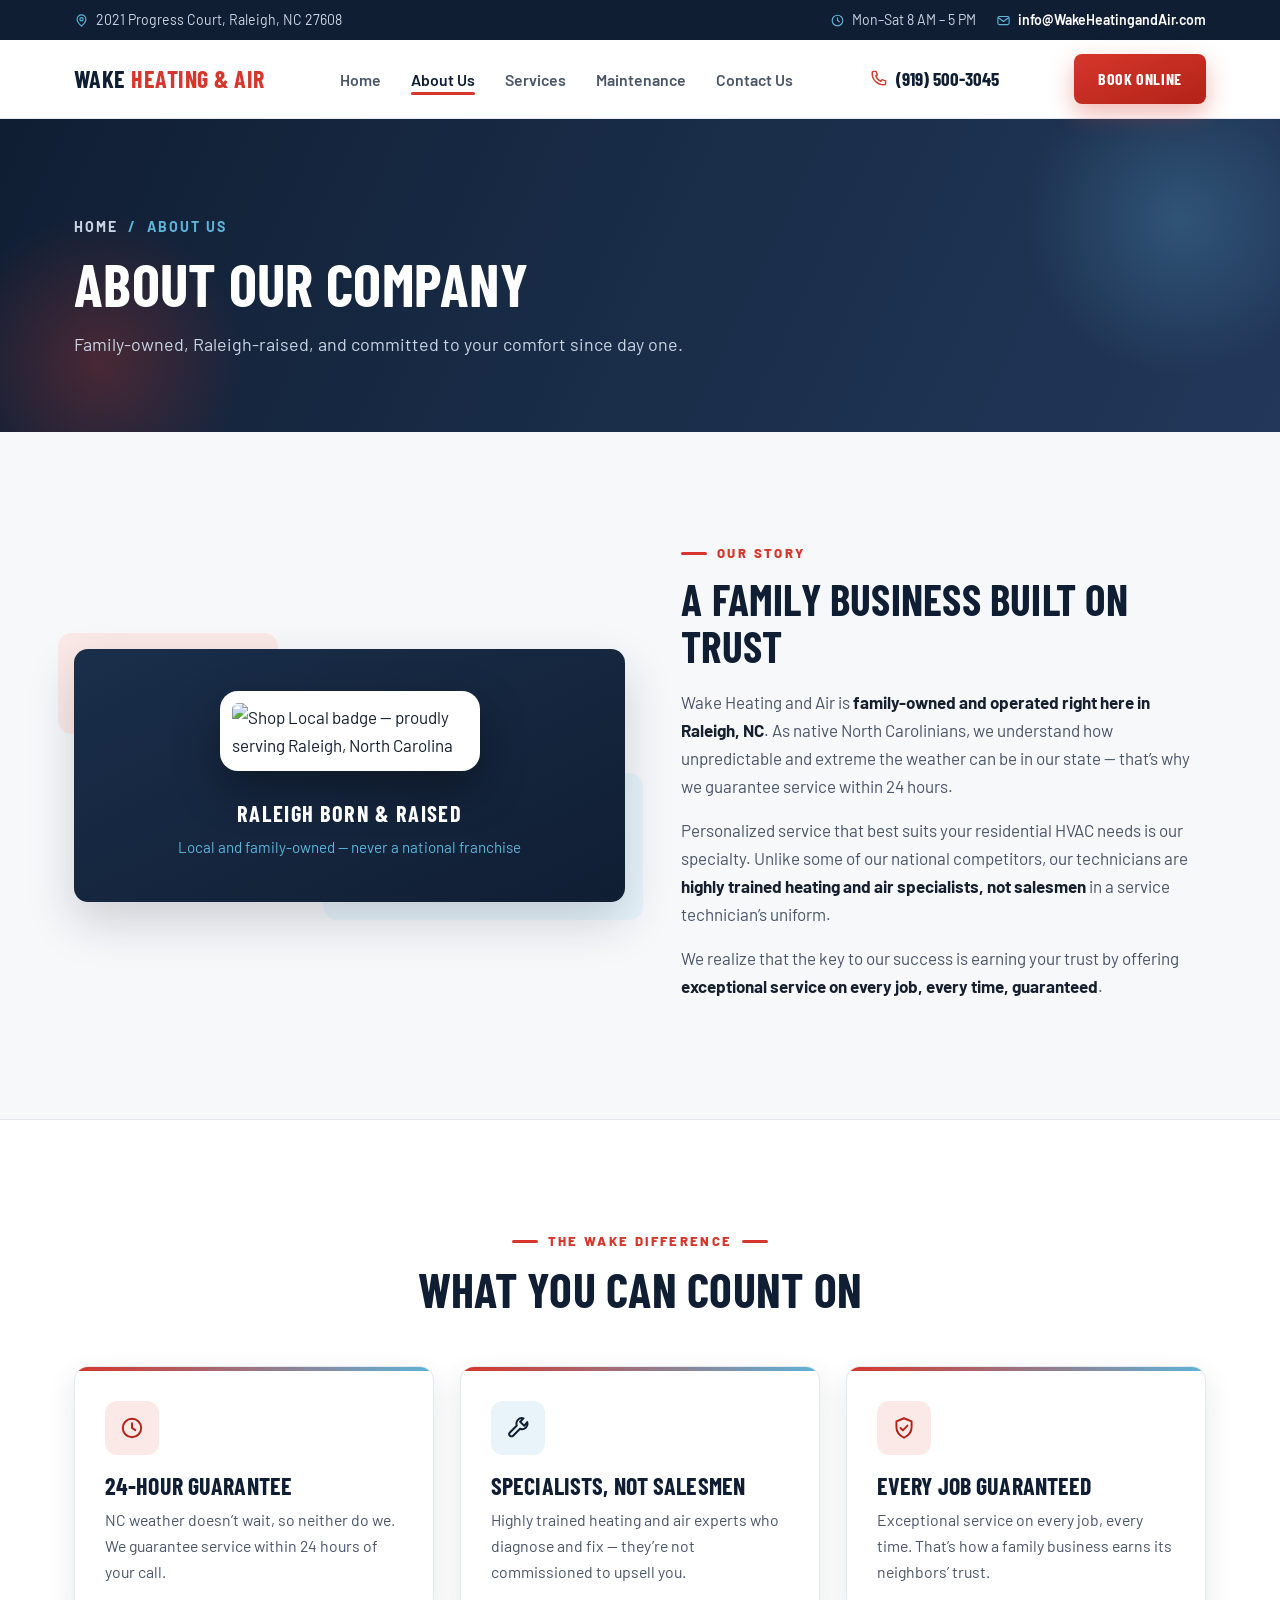
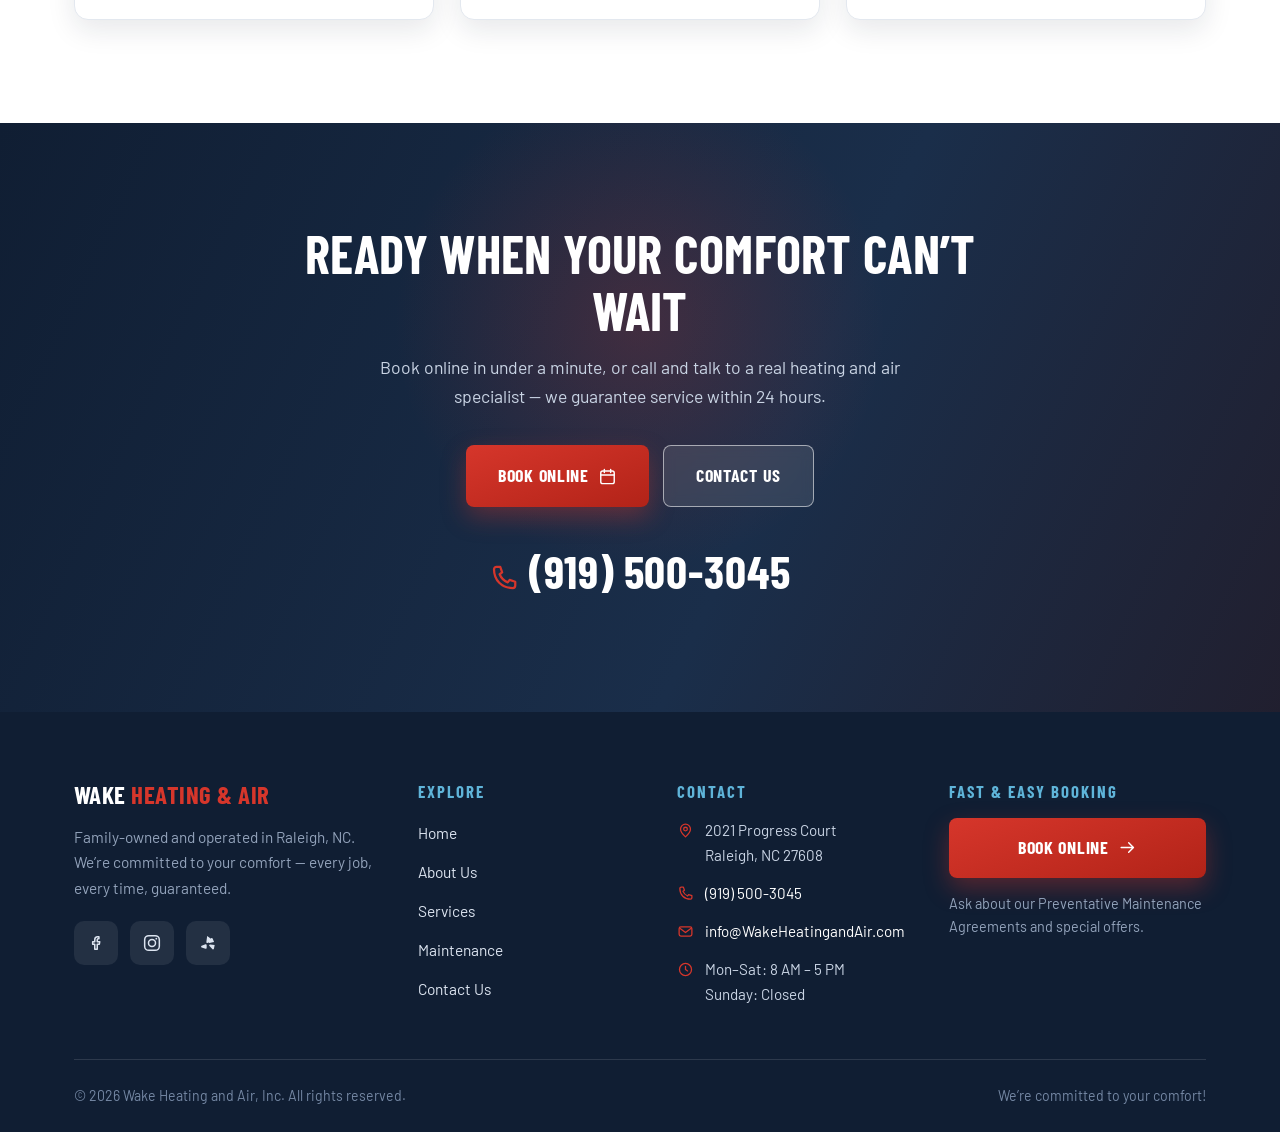
==== commit 229129a4: "Update about.html: local badge presentation" ====
--- a/about.html
+++ b/about.html
@@ -96,8 +96,9 @@
     <div class="feature-media reveal">
       <div class="accent" aria-hidden="true"></div>
       <div class="accent-2" aria-hidden="true"></div>
-      <div class="frame">
-        <img src="https://irp-cdn.multiscreensite.com/e6c4f5fa/og5RpWH6TN6KeVT3TOiZ_thumbnail_SLR%20High%20Res%20color.jpg" alt="The Wake Heating and Air team" loading="lazy">
+      <div class="frame frame--badge">
+        <img src="https://irp-cdn.multiscreensite.com/e6c4f5fa/og5RpWH6TN6KeVT3TOiZ_thumbnail_SLR%20High%20Res%20color.jpg" alt="Shop Local badge — proudly serving Raleigh, North Carolina" loading="lazy">
+        <div class="frame-caption"><b>Raleigh born &amp; raised</b><span>Local and family-owned — never a national franchise</span></div>
       </div>
     </div>
     <div class="feature-copy reveal" style="--d:.12s">
--- a/styles.css
+++ b/styles.css
@@ -198,6 +198,11 @@
 .feature-media{position:relative}
 .feature-media .frame{border-radius:var(--radius);overflow:hidden;box-shadow:var(--shadow-lg);aspect-ratio:4/3.4;background:var(--navy-2)}
 .feature-media .frame img{width:100%;height:100%;object-fit:cover}
+.feature-media .frame--badge{display:flex;flex-direction:column;align-items:center;justify-content:center;aspect-ratio:auto;padding:42px 30px;background:linear-gradient(155deg,var(--navy-2),var(--navy))}
+.feature-media .frame--badge img{width:min(58%,260px);height:auto;object-fit:contain;background:#fff;border-radius:18px;padding:12px;box-shadow:0 18px 44px rgba(0,0,0,.35)}
+.frame-caption{margin-top:24px;text-align:center;color:#fff}
+.frame-caption b{display:block;font-family:var(--font-head);font-weight:700;font-size:1.4rem;letter-spacing:.06em;text-transform:uppercase}
+.frame-caption span{color:var(--ice);font-size:.95rem}
 .feature-media .accent{position:absolute;z-index:-1;inset:auto -18px -18px auto;width:58%;height:58%;border-radius:var(--radius);background:var(--ice-soft)}
 .feature-media .accent-2{position:absolute;z-index:-1;top:-16px;left:-16px;width:40%;height:40%;border-radius:var(--radius);background:#FBE9E7}
 .feature-copy h2{font-size:clamp(2rem,3.6vw,2.7rem);text-transform:uppercase;margin-bottom:18px}
